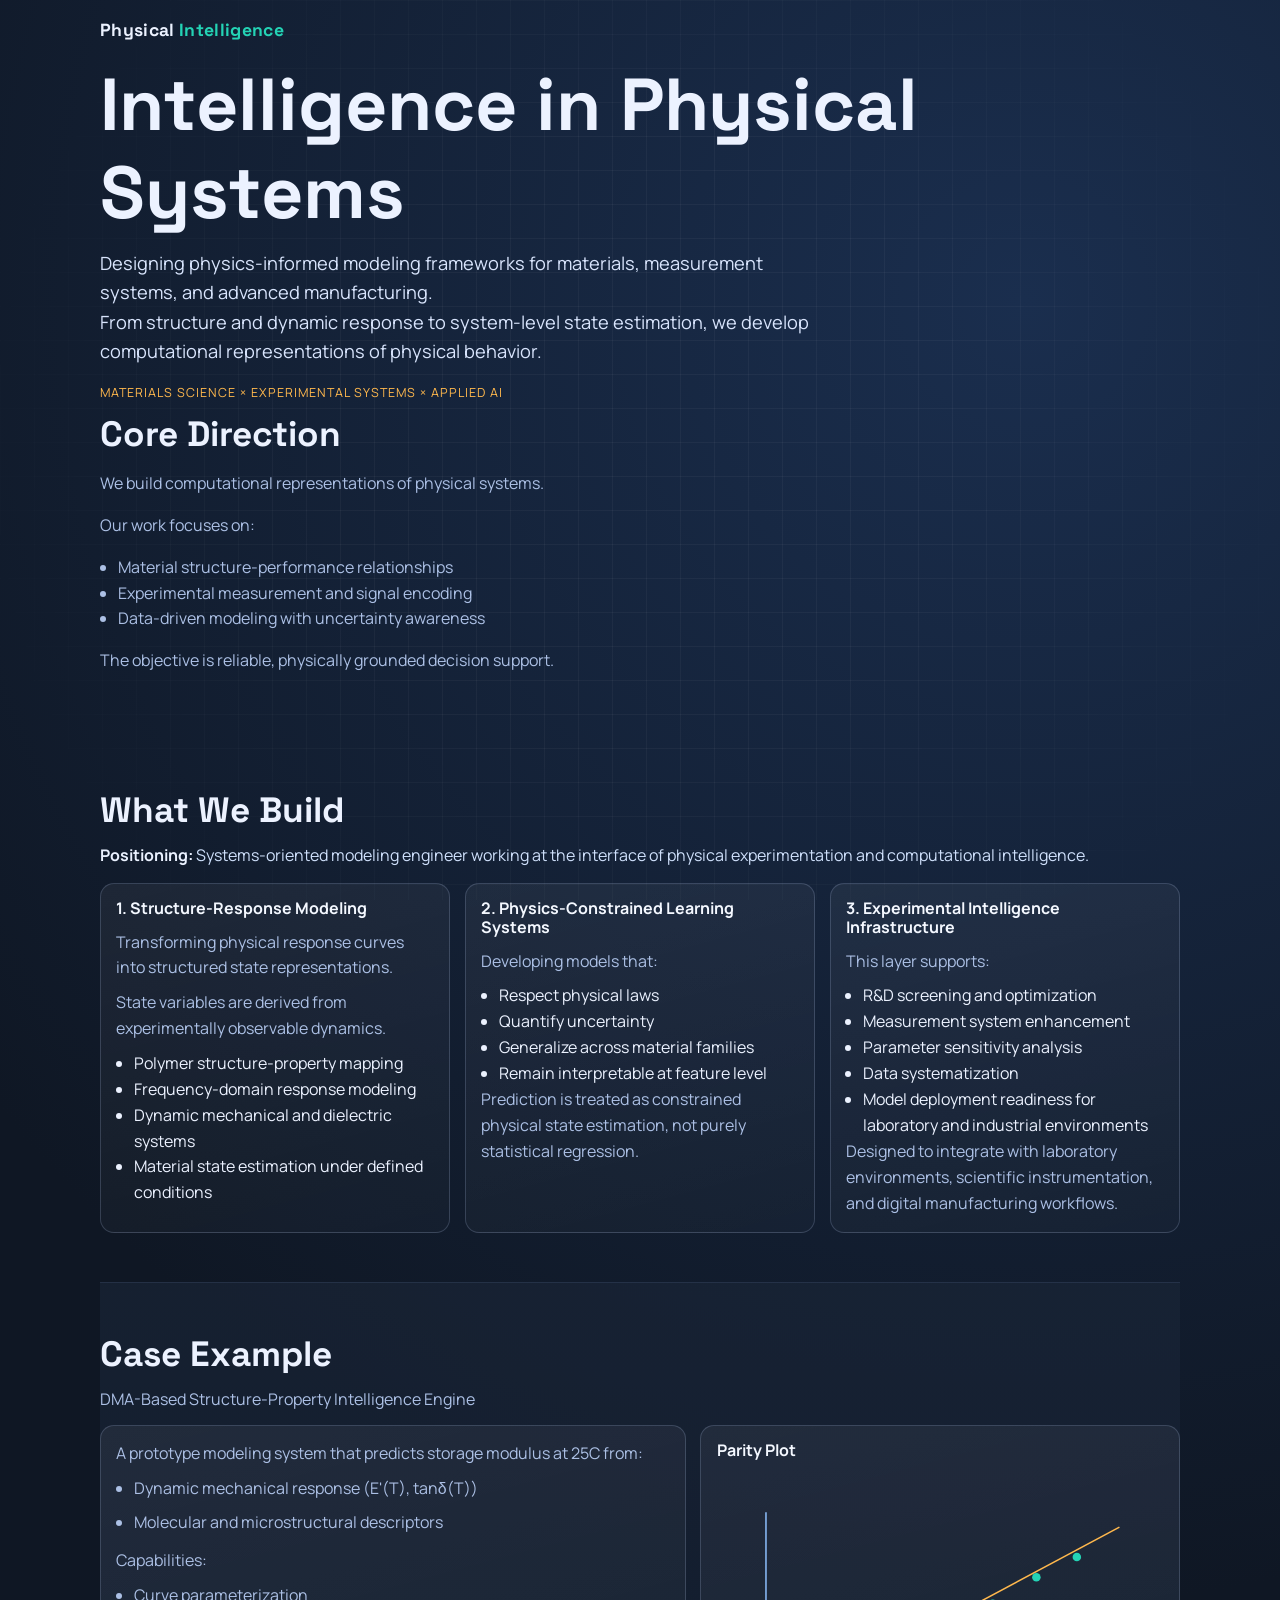
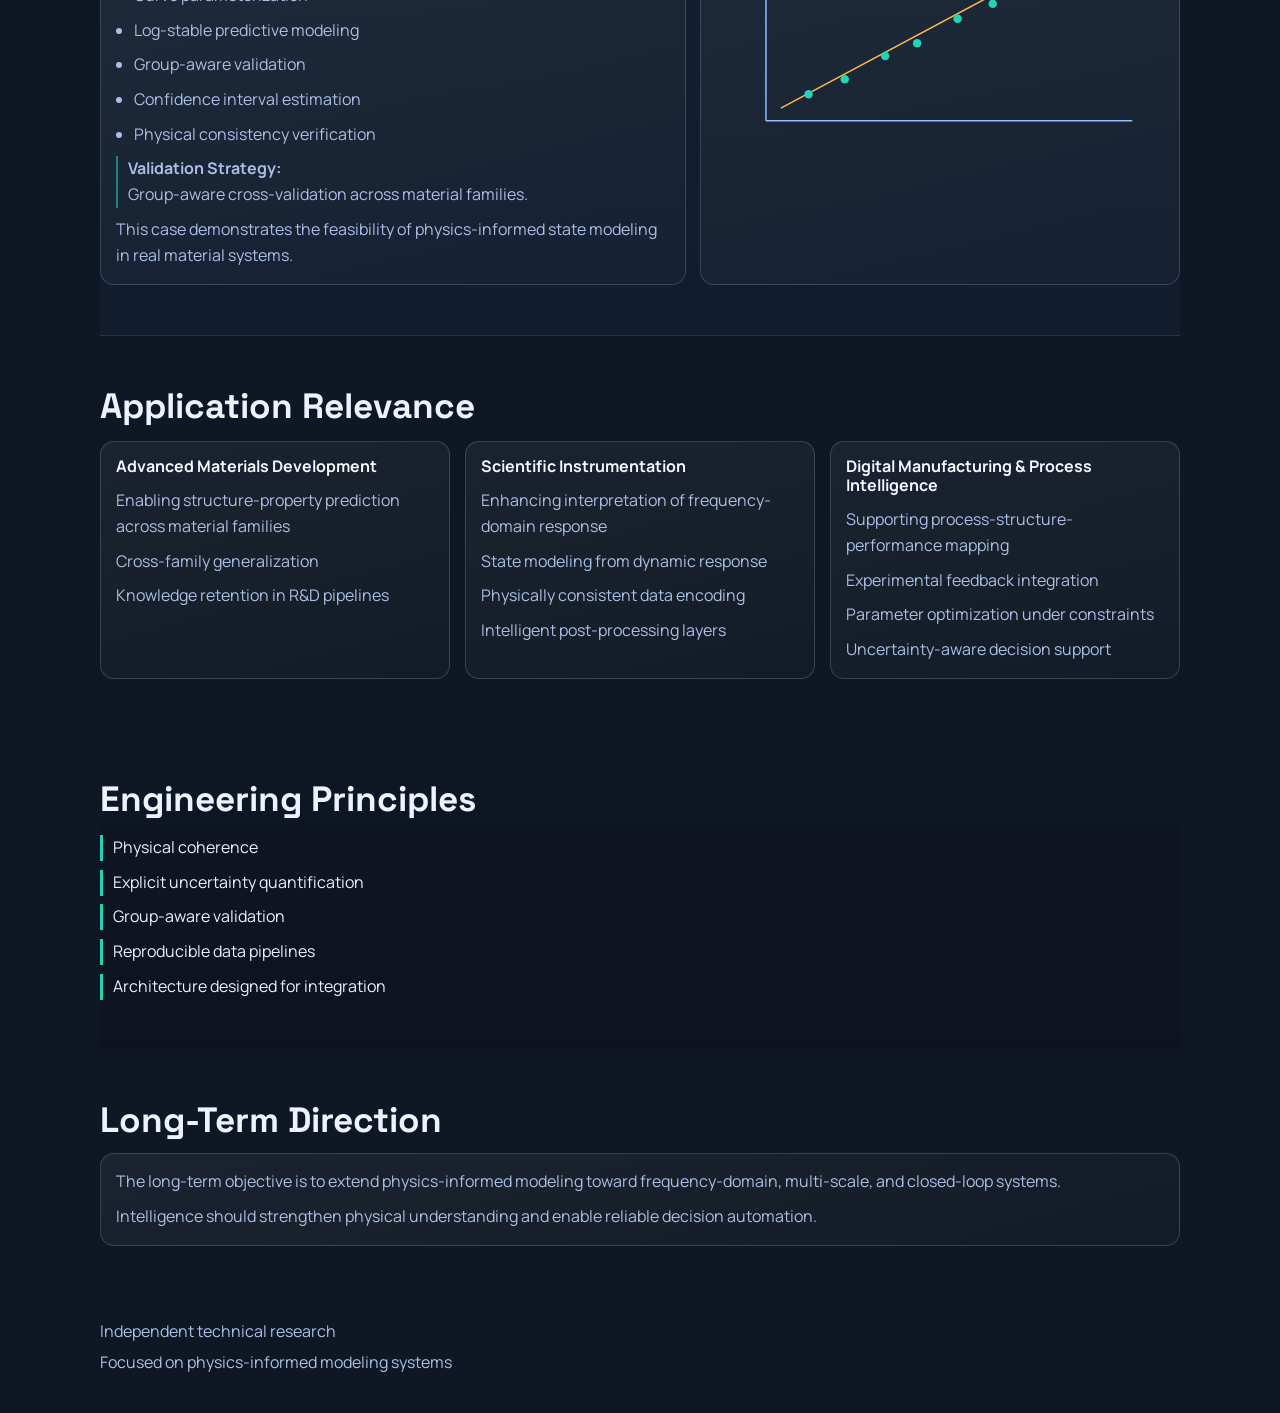
==== index.html @ 4309ceab "finish page content" ====
<!doctype html>
<html lang="en">
<head>
  <meta charset="UTF-8">
  <meta name="viewport" content="width=device-width, initial-scale=1.0">
  <title>Intelligence in Physical Systems</title>
  <meta name="description" content="Designing physics-informed modeling frameworks for materials, measurement systems, and advanced manufacturing.">
  <link rel="stylesheet" href="styles.css">
</head>
<body>
  <div class="bg-grid" aria-hidden="true"></div>

  <header class="hero">
    <nav class="nav">
      <div class="logo">Physical<span>Intelligence</span></div>
    </nav>

    <div class="hero-content">
      <h1 class="reveal">Intelligence in Physical Systems</h1>
      <p class="hero-sub reveal">Designing physics-informed modeling frameworks for materials, measurement systems, and advanced manufacturing.</p>
      <p class="hero-line reveal">From structure and dynamic response to system-level state estimation, we develop computational representations of physical behavior.</p>
      <p class="hero-tag reveal">Materials Science × Experimental Systems × Applied AI</p>
    </div>
  </header>

  <main>
    <section class="section">
      <div class="section-title reveal">
        <h2>Core Direction</h2>
      </div>
      <article class="core-direction reveal">
        <p>We build computational representations of physical systems.</p>
        <p>Our work focuses on:</p>
        <ul>
          <li>Material structure-performance relationships</li>
          <li>Experimental measurement and signal encoding</li>
          <li>Data-driven modeling with uncertainty awareness</li>
        </ul>
        <p>The objective is reliable, physically grounded decision support.</p>
      </article>
    </section>

    <section class="section">
      <div class="section-title reveal">
        <h2>What We Build</h2>
      </div>
      <p class="positioning reveal"><strong>Positioning:</strong> Systems-oriented modeling engineer working at the interface of physical experimentation and computational intelligence.</p>
      <div class="card-grid">
        <article class="card reveal">
          <h3>1. Structure-Response Modeling</h3>
          <p>Transforming physical response curves into structured state representations.</p>
          <p>State variables are derived from experimentally observable dynamics.</p>
          <ul>
            <li>Polymer structure-property mapping</li>
            <li>Frequency-domain response modeling</li>
            <li>Dynamic mechanical and dielectric systems</li>
            <li>Material state estimation under defined conditions</li>
          </ul>
        </article>

        <article class="card reveal">
          <h3>2. Physics-Constrained Learning Systems</h3>
          <p>Developing models that:</p>
          <ul>
            <li>Respect physical laws</li>
            <li>Quantify uncertainty</li>
            <li>Generalize across material families</li>
            <li>Remain interpretable at feature level</li>
          </ul>
          <p>Prediction is treated as constrained physical state estimation, not purely statistical regression.</p>
        </article>

        <article class="card reveal">
          <h3>3. Experimental Intelligence Infrastructure</h3>
          <p>This layer supports:</p>
          <ul>
            <li>R&amp;D screening and optimization</li>
            <li>Measurement system enhancement</li>
            <li>Parameter sensitivity analysis</li>
            <li>Data systematization</li>
            <li>Model deployment readiness for laboratory and industrial environments</li>
          </ul>
          <p>Designed to integrate with laboratory environments, scientific instrumentation, and digital manufacturing workflows.</p>
        </article>
      </div>
    </section>

    <section class="section section-case">
      <div class="section-title reveal">
        <h2>Case Example</h2>
        <p>DMA-Based Structure-Property Intelligence Engine</p>
      </div>

      <div class="case-top">
        <article class="case-text reveal">
          <p>A prototype modeling system that predicts storage modulus at 25C from:</p>
          <ul>
            <li>Dynamic mechanical response (E'(T), tanδ(T))</li>
            <li>Molecular and microstructural descriptors</li>
          </ul>
          <p style="margin-top: 0.75rem;">Capabilities:</p>
          <ul>
            <li>Curve parameterization</li>
            <li>Log-stable predictive modeling</li>
            <li>Group-aware validation</li>
            <li>Confidence interval estimation</li>
            <li>Physical consistency verification</li>
          </ul>
          <p class="validation-note"><strong>Validation Strategy:</strong><br>Group-aware cross-validation across material families.</p>
          <p>This case demonstrates the feasibility of physics-informed state modeling in real material systems.</p>
        </article>

        <article class="case-plot reveal">
          <h3>Parity Plot</h3>
          <svg viewBox="0 0 420 280" class="plot" role="img" aria-label="Parity plot">
            <line x1="46" y1="230" x2="390" y2="230" />
            <line x1="46" y1="230" x2="46" y2="34" />
            <line x1="60" y1="218" x2="378" y2="48" class="diag" />
            <circle cx="86" cy="205" r="4" />
            <circle cx="120" cy="191" r="4" />
            <circle cx="158" cy="169" r="4" />
            <circle cx="188" cy="157" r="4" />
            <circle cx="226" cy="134" r="4" />
            <circle cx="259" cy="120" r="4" />
            <circle cx="300" cy="95" r="4" />
            <circle cx="338" cy="76" r="4" />
          </svg>
        </article>
      </div>
    </section>

    <section class="section">
      <div class="section-title reveal">
        <h2>Application Relevance</h2>
      </div>
      <div class="domain-grid">
        <article class="domain reveal">
          <h3>Advanced Materials Development</h3>
          <p>Enabling structure-property prediction across material families</p>
          <p>Cross-family generalization</p>
          <p>Knowledge retention in R&amp;D pipelines</p>
        </article>

        <article class="domain reveal">
          <h3>Scientific Instrumentation</h3>
          <p>Enhancing interpretation of frequency-domain response</p>
          <p>State modeling from dynamic response</p>
          <p>Physically consistent data encoding</p>
          <p>Intelligent post-processing layers</p>
        </article>

        <article class="domain reveal">
          <h3>Digital Manufacturing &amp; Process Intelligence</h3>
          <p>Supporting process-structure-performance mapping</p>
          <p>Experimental feedback integration</p>
          <p>Parameter optimization under constraints</p>
          <p>Uncertainty-aware decision support</p>
        </article>
      </div>
    </section>

    <section class="section section-end reveal">
      <div class="section-title">
        <h2>Engineering Principles</h2>
      </div>
      <div class="principles-list">
        <span>Physical coherence</span>
        <span>Explicit uncertainty quantification</span>
        <span>Group-aware validation</span>
        <span>Reproducible data pipelines</span>
        <span>Architecture designed for integration</span>
      </div>
    </section>

    <section class="section reveal">
      <div class="section-title">
        <h2>Long-Term Direction</h2>
      </div>
      <article class="long-term">
        <p>The long-term objective is to extend physics-informed modeling toward frequency-domain, multi-scale, and closed-loop systems.</p>
        <p>Intelligence should strengthen physical understanding and enable reliable decision automation.</p>
      </article>
    </section>
  </main>

  <footer class="footer section">
    <div class="reveal">
      <p>Independent technical research</p>
      <p>Focused on physics-informed modeling systems</p>
    </div>
  </footer>

  <script src="script.js"></script>
</body>
</html>
---- styles.css ----
@font-face {
  font-family: "Manrope";
  src: url("./assets/fonts/manrope-v20-latin_latin-ext-regular.woff2") format("woff2");
  font-weight: 400;
  font-style: normal;
  font-display: swap;
}

@font-face {
  font-family: "Manrope";
  src: url("./assets/fonts/manrope-v20-latin_latin-ext-500.woff2") format("woff2");
  font-weight: 500;
  font-style: normal;
  font-display: swap;
}

@font-face {
  font-family: "Manrope";
  src: url("./assets/fonts/manrope-v20-latin_latin-ext-700.woff2") format("woff2");
  font-weight: 700;
  font-style: normal;
  font-display: swap;
}

@font-face {
  font-family: "Space Grotesk";
  src: url("./assets/fonts/space-grotesk-v22-latin_latin-ext-700.woff2") format("woff2");
  font-weight: 700;
  font-style: normal;
  font-display: swap;
}

:root {
  --bg: #0f1724;
  --text: #ecf2ff;
  --muted: #acc0e5;
  --accent: #24d3b5;
  --accent-2: #ffb84d;
  --line: rgba(172, 192, 229, 0.22);
}

* {
  box-sizing: border-box;
}

html,
body {
  margin: 0;
  padding: 0;
}

body {
  font-family: "Manrope", sans-serif;
  color: var(--text);
  background: radial-gradient(circle at 80% 10%, #1a2e4e 0%, var(--bg) 45%),
              linear-gradient(130deg, #0f1724 0%, #131f34 65%, #0f1724 100%);
  line-height: 1.62;
  min-height: 100vh;
}

.bg-grid {
  position: fixed;
  inset: 0;
  pointer-events: none;
  background-image:
    linear-gradient(to right, rgba(255, 255, 255, 0.04) 1px, transparent 1px),
    linear-gradient(to bottom, rgba(255, 255, 255, 0.04) 1px, transparent 1px);
  background-size: 34px 34px;
  mask-image: radial-gradient(circle at center, black 40%, transparent 90%);
  z-index: -1;
}

.hero,
.section {
  width: min(1080px, 92%);
  margin: 0 auto;
}

.hero {
  min-height: 0;
  padding: 1rem 0 0.35rem;
  display: flex;
  flex-direction: column;
}

.nav {
  display: flex;
  align-items: center;
}

.logo {
  font-family: "Space Grotesk", sans-serif;
  font-size: 1.1rem;
  letter-spacing: 0.02em;
}

.logo span {
  color: var(--accent);
  margin-left: 0.25rem;
}

.hero-content {
  margin: 1rem 0 0;
  max-width: 840px;
}

h1,
h2,
h3 {
  margin: 0 0 0.72rem;
  line-height: 1.2;
}

h1,
h2 {
  font-family: "Space Grotesk", sans-serif;
}

h1 {
  font-size: clamp(2.2rem, 6.5vw, 4.6rem);
}

h2 {
  font-size: clamp(1.42rem, 4vw, 2.2rem);
}

h3 {
  font-size: 1rem;
  color: #f4f8ff;
}

.hero-sub,
.hero-line {
  margin: 0;
  max-width: 66ch;
  color: #d8e4fc;
  font-size: clamp(1rem, 2.1vw, 1.14rem);
}

.hero-tag {
  margin: 1rem 0 0;
  text-transform: uppercase;
  letter-spacing: 0.08em;
  font-size: 0.78rem;
  color: var(--accent-2);
}

.section {
  padding: 3.1rem 0;
}

.hero + main > .section:first-child {
  padding-top: 0.25rem;
}

.section-title p {
  margin: 0;
  color: var(--muted);
}

.positioning {
  margin: 0 0 0.7rem;
  color: #cfe0fb;
}

.positioning strong {
  color: #eaf1ff;
}

.core-direction {
  max-width: 880px;
}

.core-direction p,
.core-direction li {
  color: var(--muted);
}

.core-direction ul {
  margin: 0 0 0.55rem;
  padding-left: 1.1rem;
}

.card-grid,
.domain-grid {
  margin-top: 0.85rem;
  display: grid;
  gap: 0.9rem;
  grid-template-columns: repeat(3, minmax(0, 1fr));
}

.card,
.domain,
.case-text,
.case-plot,
.long-term {
  border: 1px solid var(--line);
  border-radius: 14px;
  background: linear-gradient(165deg, rgba(255, 255, 255, 0.055), rgba(255, 255, 255, 0.02));
  padding: 0.95rem;
}

.card p,
.domain p,
.case-text p,
.case-text li,
.long-term p {
  color: var(--muted);
  margin: 0 0 0.55rem;
}

.card p:last-child,
.domain p:last-child,
.case-text p:last-child,
.long-term p:last-child {
  margin-bottom: 0;
}

.card ul,
.case-text ul,
.long-term ul {
  margin: 0;
  padding-left: 1.1rem;
}

.validation-note {
  margin-top: 0.7rem;
  padding-left: 0.6rem;
  border-left: 2px solid rgba(36, 211, 181, 0.55);
  color: #d7e6ff;
}

.section-case {
  background: linear-gradient(180deg, rgba(26, 37, 55, 0.68) 0%, rgba(19, 31, 52, 0.68) 100%);
  border-top: 1px solid rgba(172, 192, 229, 0.12);
  border-bottom: 1px solid rgba(172, 192, 229, 0.12);
}

.case-top {
  margin-top: 0.75rem;
  display: grid;
  gap: 0.9rem;
  grid-template-columns: 1.1fr 0.9fr;
}

.plot {
  width: 100%;
  height: auto;
  margin-top: 0.25rem;
}

.plot line {
  stroke: #8ec1ff;
  stroke-width: 1.4;
}

.plot .diag {
  stroke: #ffb84d;
}

.plot circle {
  fill: #24d3b5;
}

.section-end {
  background: linear-gradient(180deg, rgba(15, 23, 36, 0.8) 0%, rgba(13, 20, 31, 0.92) 100%);
}

.principles-list {
  margin-top: 0.9rem;
  display: grid;
  gap: 0.55rem;
  max-width: 760px;
}

.principles-list span {
  border-left: 3px solid var(--accent);
  padding-left: 0.62rem;
  color: #eaf1ff;
}

.footer {
  padding-top: 1.2rem;
  padding-bottom: 2rem;
}

.footer p {
  margin: 0.3rem 0;
  color: var(--muted);
}

.reveal {
  opacity: 0;
  transform: translateY(18px);
  transition: opacity 0.58s ease, transform 0.58s ease;
}

.reveal.show {
  opacity: 1;
  transform: translateY(0);
}

@media (max-width: 920px) {
  .card-grid,
  .domain-grid,
  .case-top {
    grid-template-columns: 1fr;
  }

  .hero {
    min-height: auto;
    padding-bottom: 0.5rem;
  }

  .section {
    padding: 2.5rem 0;
  }

  .hero + main > .section:first-child {
    padding-top: 0.2rem;
  }
}
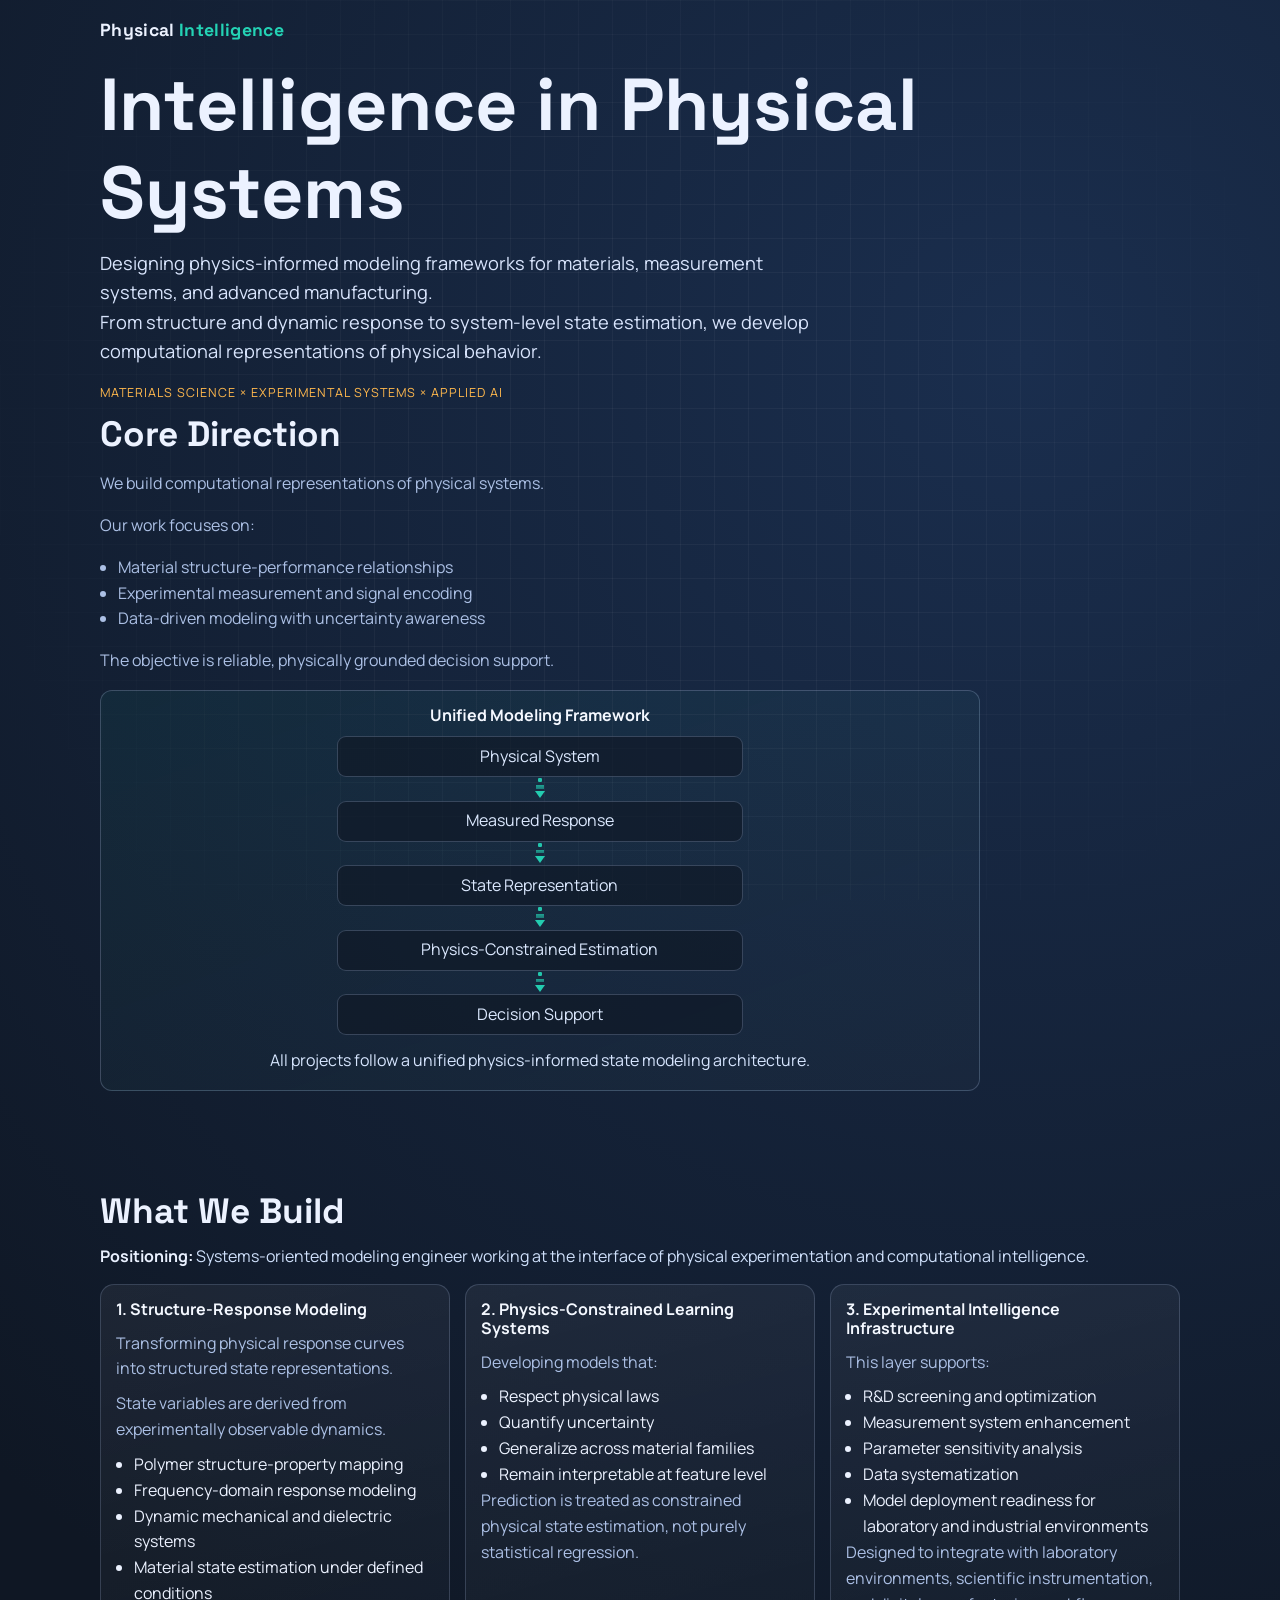
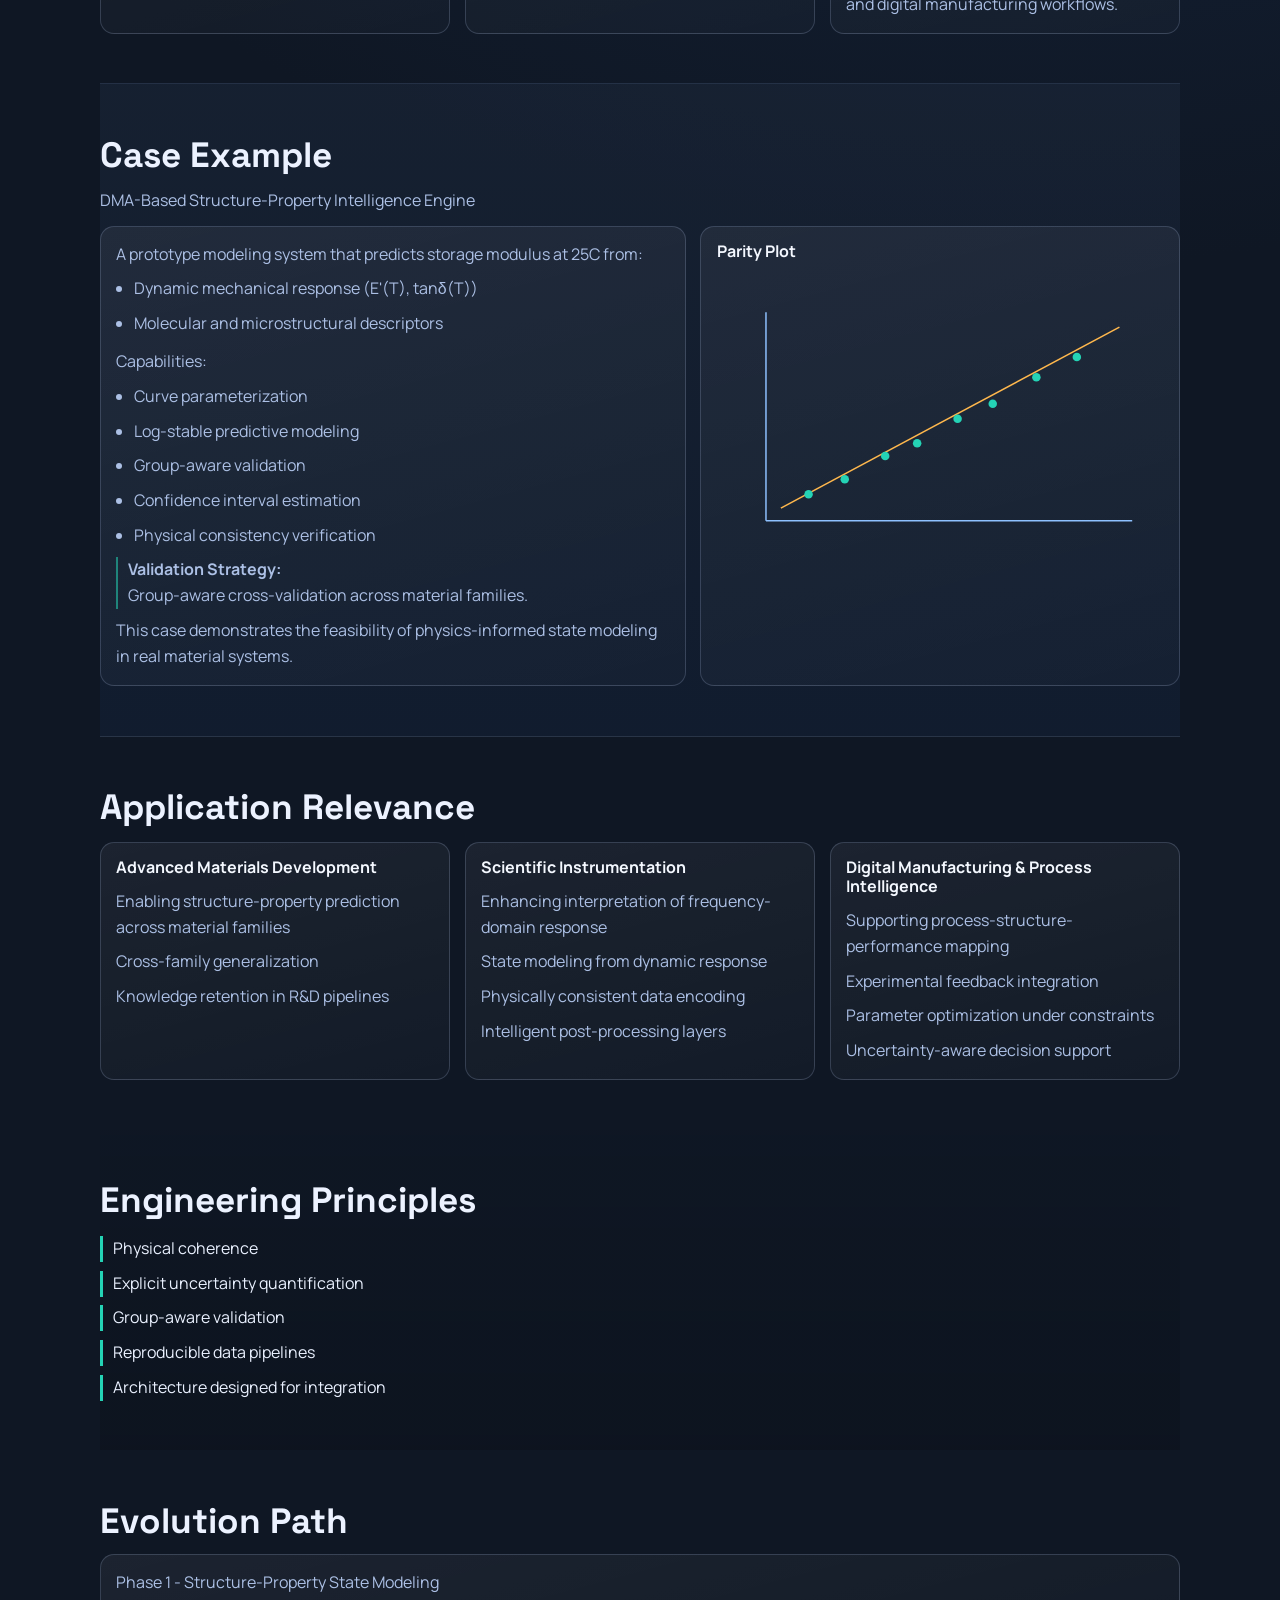
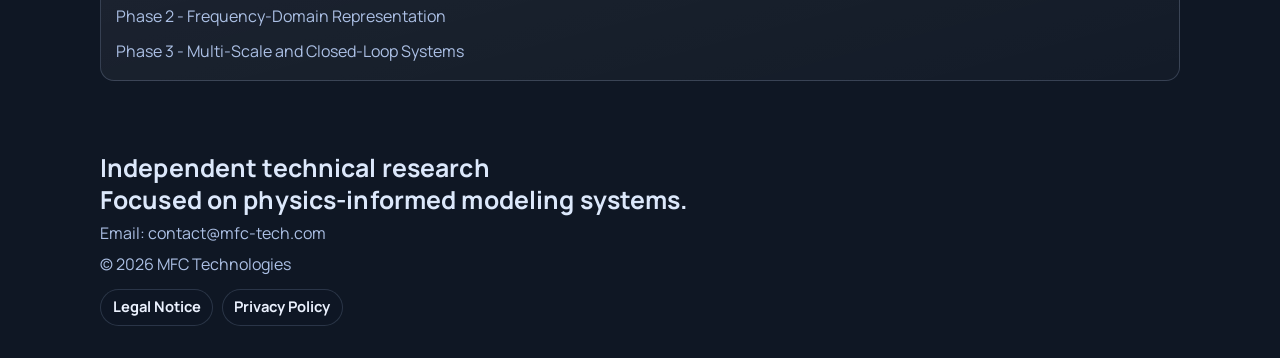
==== commit 0ef8749b: "optimized pages" ====
--- a/index.html
+++ b/index.html
@@ -37,6 +37,17 @@
           <li>Data-driven modeling with uncertainty awareness</li>
         </ul>
         <p>The objective is reliable, physically grounded decision support.</p>
+      </article>
+      <article class="unified-framework reveal">
+        <h3>Unified Modeling Framework</h3>
+        <ol class="unified-flow" aria-label="Unified modeling flow">
+          <li><span>Physical System</span></li>
+          <li><span>Measured Response</span></li>
+          <li><span>State Representation</span></li>
+          <li><span>Physics-Constrained Estimation</span></li>
+          <li><span>Decision Support</span></li>
+        </ol>
+        <p>All projects follow a unified physics-informed state modeling architecture.</p>
       </article>
     </section>
 
@@ -174,19 +185,26 @@
 
     <section class="section reveal">
       <div class="section-title">
-        <h2>Long-Term Direction</h2>
+        <h2>Evolution Path</h2>
       </div>
       <article class="long-term">
-        <p>The long-term objective is to extend physics-informed modeling toward frequency-domain, multi-scale, and closed-loop systems.</p>
-        <p>Intelligence should strengthen physical understanding and enable reliable decision automation.</p>
+        <p>Phase 1 - Structure-Property State Modeling</p>
+        <p>Phase 2 - Frequency-Domain Representation</p>
+        <p>Phase 3 - Multi-Scale and Closed-Loop Systems</p>
       </article>
     </section>
   </main>
 
   <footer class="footer section">
     <div class="reveal">
-      <p>Independent technical research</p>
-      <p>Focused on physics-informed modeling systems</p>
+      <p class="footer-lead">Independent technical research</p>
+      <p class="footer-lead">Focused on physics-informed modeling systems.</p>
+      <p>Email: contact@mfc-tech.com</p>
+      <p>© 2026 MFC Technologies</p>
+      <div class="legal-actions">
+        <a class="legal-btn" href="impressum.html">Legal Notice</a>
+        <a class="legal-btn" href="datenschutz.html">Privacy Policy</a>
+      </div>
     </div>
   </footer>
 
--- a/styles.css
+++ b/styles.css
@@ -181,6 +181,80 @@
   padding-left: 1.1rem;
 }
 
+.unified-framework {
+  margin-top: 1rem;
+  max-width: 880px;
+  padding: 0.95rem 1rem 1rem;
+  border: 1px solid rgba(172, 192, 229, 0.26);
+  border-radius: 12px;
+  background: linear-gradient(160deg, rgba(36, 211, 181, 0.06), rgba(255, 255, 255, 0.02));
+}
+
+.unified-framework h3 {
+  margin-bottom: 0.65rem;
+  text-align: center;
+}
+
+.unified-framework p {
+  margin: 0.8rem 0 0;
+  color: #d7e6ff;
+  text-align: center;
+}
+
+.unified-flow {
+  list-style: none;
+  margin: 0;
+  padding: 0;
+  display: grid;
+  --flow-gap: 1.45rem;
+  gap: var(--flow-gap);
+  justify-items: center;
+}
+
+.unified-flow li {
+  position: relative;
+  width: 100%;
+  display: flex;
+  justify-content: center;
+}
+
+.unified-flow li span {
+  display: inline-block;
+  width: clamp(300px, 48%, 520px);
+  text-align: center;
+  color: #dce9ff;
+  border: 1px solid rgba(172, 192, 229, 0.25);
+  border-radius: 9px;
+  background: rgba(15, 23, 36, 0.62);
+  padding: 0.42rem 0.68rem;
+}
+
+.unified-flow li:not(:last-child)::before {
+  content: "";
+  position: absolute;
+  left: 50%;
+  transform: translateX(-50%);
+  top: 100%;
+  width: 8px;
+  height: calc(var(--flow-gap) - 0.75rem);
+  background:
+    radial-gradient(circle at 50% 3px, rgba(36, 211, 181, 0.92) 2px, transparent 2.4px),
+    linear-gradient(to bottom, transparent 8px, rgba(36, 211, 181, 0.7) 8px, rgba(36, 211, 181, 0.48) 100%);
+}
+
+.unified-flow li:not(:last-child)::after {
+  content: "";
+  position: absolute;
+  left: 50%;
+  top: calc(100% + var(--flow-gap) - 0.58rem);
+  width: 0;
+  height: 0;
+  border-left: 5px solid transparent;
+  border-right: 5px solid transparent;
+  border-top: 7px solid rgba(36, 211, 181, 0.96);
+  transform: translateX(-50%);
+}
+
 .card-grid,
 .domain-grid {
   margin-top: 0.85rem;
@@ -285,7 +359,94 @@
 }
 
 .footer p {
-  margin: 0.3rem 0;
+  margin: 0.35rem 0;
+  color: var(--muted);
+}
+
+.footer .footer-lead {
+  margin: 0.1rem 0;
+  color: #dce8fb;
+  font-size: clamp(1.12rem, 2.1vw, 1.55rem);
+  line-height: 1.25;
+  font-weight: 600;
+  letter-spacing: 0.005em;
+}
+
+.legal-actions {
+  margin-top: 0.65rem;
+  display: flex;
+  gap: 0.55rem;
+  flex-wrap: wrap;
+}
+
+.legal-btn {
+  text-decoration: none;
+  color: var(--text);
+  border: 1px solid rgba(172, 192, 229, 0.18);
+  border-radius: 999px;
+  padding: 0.36rem 0.72rem;
+  font-weight: 600;
+  font-size: 0.92rem;
+  background: rgba(15, 23, 36, 0.22);
+  transition: border-color 0.2s ease, transform 0.2s ease;
+}
+
+.legal-btn:hover {
+  border-color: rgba(36, 211, 181, 0.58);
+  transform: translateY(-1px);
+}
+
+.legal-page {
+  min-height: 100vh;
+}
+
+.legal-shell {
+  width: min(900px, 92%);
+  margin: 0 auto;
+  padding: 2rem 0 3rem;
+}
+
+.legal-topbar {
+  display: flex;
+  justify-content: space-between;
+  align-items: center;
+  margin-bottom: 1rem;
+}
+
+.legal-home {
+  text-decoration: none;
+  color: #05271f;
+  font-weight: 700;
+  border-radius: 999px;
+  padding: 0.5rem 0.95rem;
+  background: linear-gradient(120deg, var(--accent) 0%, #57f1d8 100%);
+  border: 1px solid rgba(36, 211, 181, 0.95);
+  box-shadow: 0 6px 20px rgba(36, 211, 181, 0.2);
+  transition: transform 0.18s ease, box-shadow 0.18s ease;
+}
+
+.legal-home:hover {
+  transform: translateY(-1px);
+  box-shadow: 0 8px 24px rgba(36, 211, 181, 0.28);
+}
+
+.legal-card {
+  border: 1px solid var(--line);
+  border-radius: 14px;
+  background: linear-gradient(165deg, rgba(255, 255, 255, 0.055), rgba(255, 255, 255, 0.02));
+  padding: 1.1rem;
+}
+
+.legal-kicker {
+  margin: 0 0 0.3rem;
+  text-transform: uppercase;
+  letter-spacing: 0.08em;
+  font-size: 0.76rem;
+  color: var(--accent-2);
+}
+
+.legal-card p {
+  margin: 0.35rem 0;
   color: var(--muted);
 }
 
@@ -319,4 +480,14 @@
   .hero + main > .section:first-child {
     padding-top: 0.2rem;
   }
-}
+
+  .unified-flow li span {
+    width: min(100%, 440px);
+  }
+
+  .legal-topbar {
+    flex-direction: column;
+    align-items: flex-start;
+    gap: 0.65rem;
+  }
+}
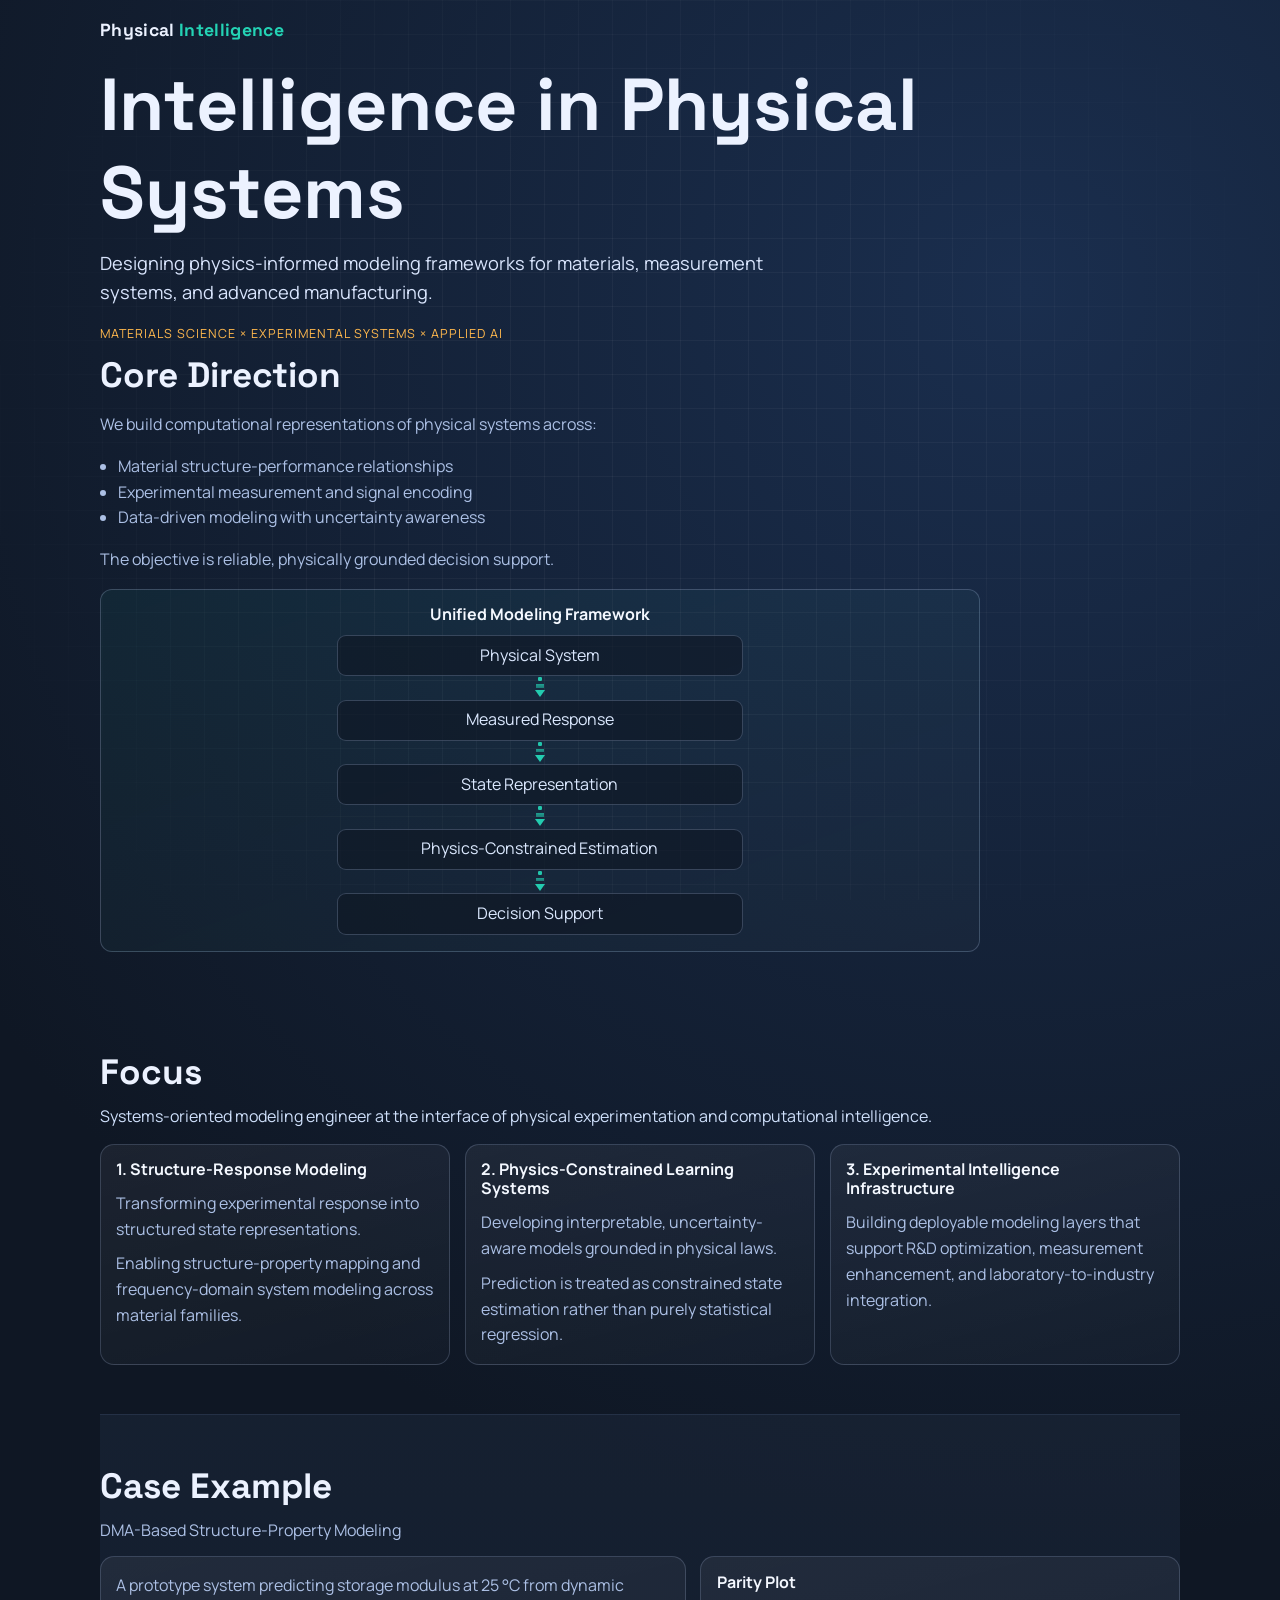
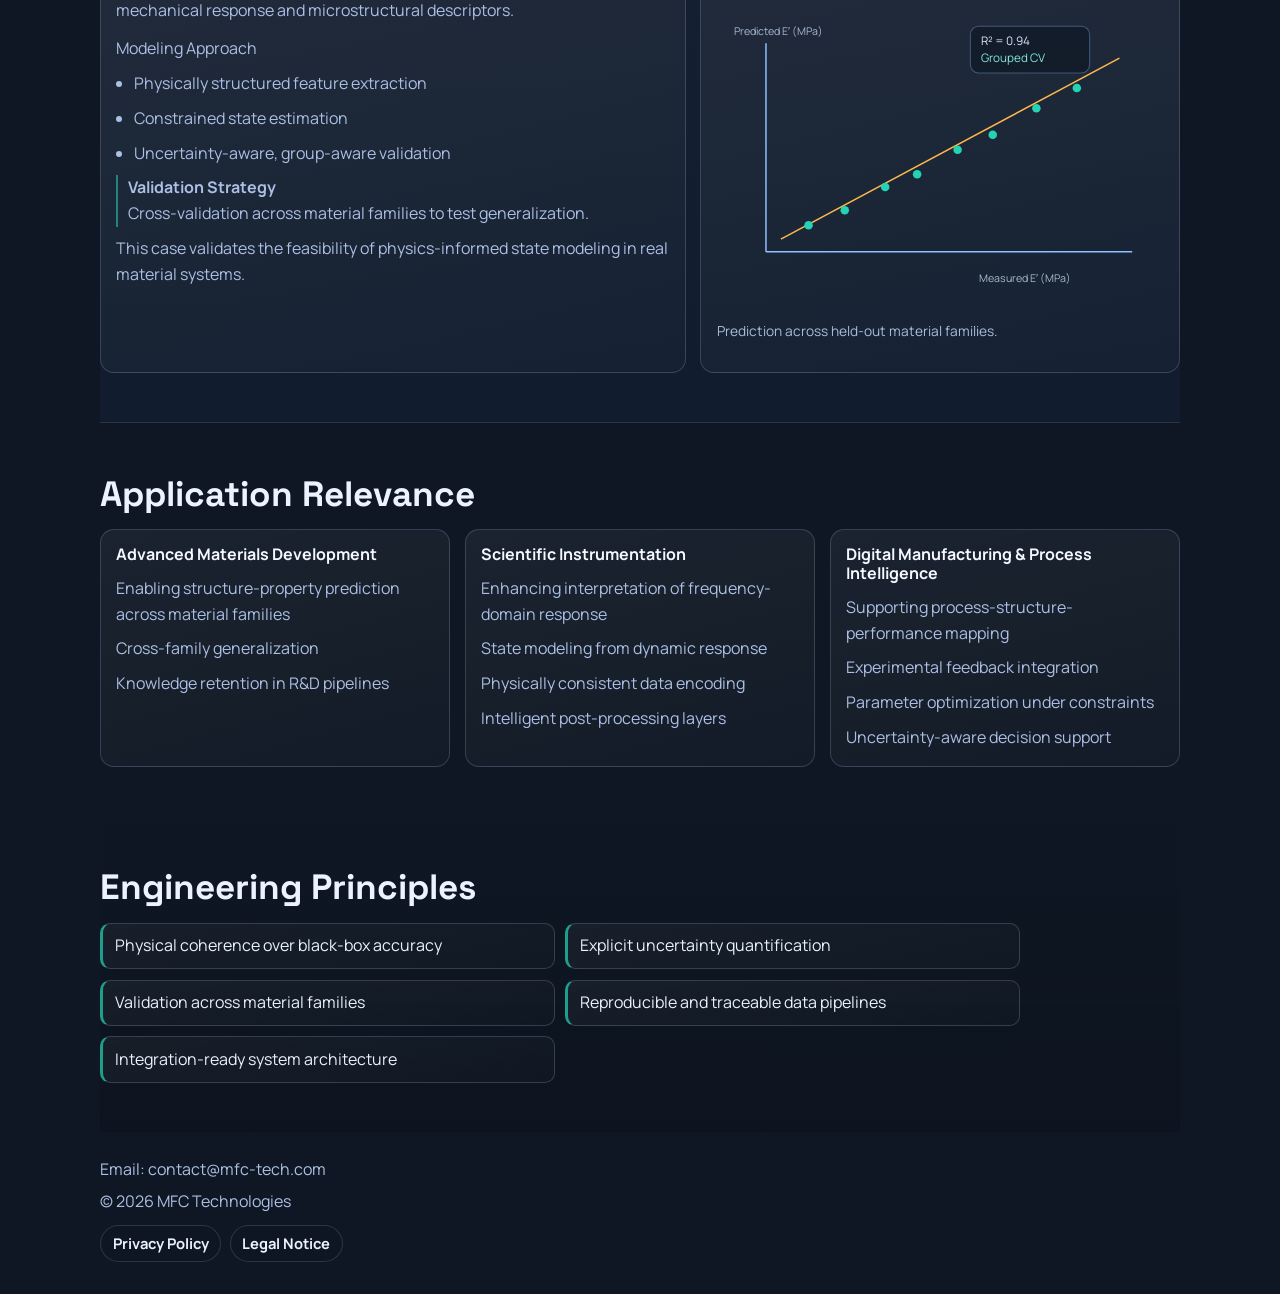
==== commit 4b3ba5b6: "add impressum and datenschutz" ====
--- a/index.html
+++ b/index.html
@@ -18,7 +18,6 @@
     <div class="hero-content">
       <h1 class="reveal">Intelligence in Physical Systems</h1>
       <p class="hero-sub reveal">Designing physics-informed modeling frameworks for materials, measurement systems, and advanced manufacturing.</p>
-      <p class="hero-line reveal">From structure and dynamic response to system-level state estimation, we develop computational representations of physical behavior.</p>
       <p class="hero-tag reveal">Materials Science × Experimental Systems × Applied AI</p>
     </div>
   </header>
@@ -29,8 +28,7 @@
         <h2>Core Direction</h2>
       </div>
       <article class="core-direction reveal">
-        <p>We build computational representations of physical systems.</p>
-        <p>Our work focuses on:</p>
+        <p>We build computational representations of physical systems across:</p>
         <ul>
           <li>Material structure-performance relationships</li>
           <li>Experimental measurement and signal encoding</li>
@@ -47,51 +45,30 @@
           <li><span>Physics-Constrained Estimation</span></li>
           <li><span>Decision Support</span></li>
         </ol>
-        <p>All projects follow a unified physics-informed state modeling architecture.</p>
       </article>
     </section>
 
     <section class="section">
       <div class="section-title reveal">
-        <h2>What We Build</h2>
+        <h2>Focus</h2>
       </div>
-      <p class="positioning reveal"><strong>Positioning:</strong> Systems-oriented modeling engineer working at the interface of physical experimentation and computational intelligence.</p>
+      <p class="positioning reveal">Systems-oriented modeling engineer at the interface of physical experimentation and computational intelligence.</p>
       <div class="card-grid">
         <article class="card reveal">
           <h3>1. Structure-Response Modeling</h3>
-          <p>Transforming physical response curves into structured state representations.</p>
-          <p>State variables are derived from experimentally observable dynamics.</p>
-          <ul>
-            <li>Polymer structure-property mapping</li>
-            <li>Frequency-domain response modeling</li>
-            <li>Dynamic mechanical and dielectric systems</li>
-            <li>Material state estimation under defined conditions</li>
-          </ul>
+          <p>Transforming experimental response into structured state representations.</p>
+          <p>Enabling structure-property mapping and frequency-domain system modeling across material families.</p>
         </article>
 
         <article class="card reveal">
           <h3>2. Physics-Constrained Learning Systems</h3>
-          <p>Developing models that:</p>
-          <ul>
-            <li>Respect physical laws</li>
-            <li>Quantify uncertainty</li>
-            <li>Generalize across material families</li>
-            <li>Remain interpretable at feature level</li>
-          </ul>
-          <p>Prediction is treated as constrained physical state estimation, not purely statistical regression.</p>
+          <p>Developing interpretable, uncertainty-aware models grounded in physical laws.</p>
+          <p>Prediction is treated as constrained state estimation rather than purely statistical regression.</p>
         </article>
 
         <article class="card reveal">
           <h3>3. Experimental Intelligence Infrastructure</h3>
-          <p>This layer supports:</p>
-          <ul>
-            <li>R&amp;D screening and optimization</li>
-            <li>Measurement system enhancement</li>
-            <li>Parameter sensitivity analysis</li>
-            <li>Data systematization</li>
-            <li>Model deployment readiness for laboratory and industrial environments</li>
-          </ul>
-          <p>Designed to integrate with laboratory environments, scientific instrumentation, and digital manufacturing workflows.</p>
+          <p>Building deployable modeling layers that support R&amp;D optimization, measurement enhancement, and laboratory-to-industry integration.</p>
         </article>
       </div>
     </section>
@@ -99,31 +76,28 @@
     <section class="section section-case">
       <div class="section-title reveal">
         <h2>Case Example</h2>
-        <p>DMA-Based Structure-Property Intelligence Engine</p>
+        <p>DMA-Based Structure-Property Modeling</p>
       </div>
 
       <div class="case-top">
         <article class="case-text reveal">
-          <p>A prototype modeling system that predicts storage modulus at 25C from:</p>
+          <p>A prototype system predicting storage modulus at 25 °C from dynamic mechanical response and microstructural descriptors.</p>
+          <p style="margin-top: 0.75rem;">Modeling Approach</p>
           <ul>
-            <li>Dynamic mechanical response (E'(T), tanδ(T))</li>
-            <li>Molecular and microstructural descriptors</li>
+            <li>Physically structured feature extraction</li>
+            <li>Constrained state estimation</li>
+            <li>Uncertainty-aware, group-aware validation</li>
           </ul>
-          <p style="margin-top: 0.75rem;">Capabilities:</p>
-          <ul>
-            <li>Curve parameterization</li>
-            <li>Log-stable predictive modeling</li>
-            <li>Group-aware validation</li>
-            <li>Confidence interval estimation</li>
-            <li>Physical consistency verification</li>
-          </ul>
-          <p class="validation-note"><strong>Validation Strategy:</strong><br>Group-aware cross-validation across material families.</p>
-          <p>This case demonstrates the feasibility of physics-informed state modeling in real material systems.</p>
+          <p class="validation-note"><strong>Validation Strategy</strong><br>Cross-validation across material families to test generalization.</p>
+          <p>This case validates the feasibility of physics-informed state modeling in real material systems.</p>
         </article>
 
         <article class="case-plot reveal">
           <h3>Parity Plot</h3>
           <svg viewBox="0 0 420 280" class="plot" role="img" aria-label="Parity plot">
+            <rect x="238" y="18" width="112" height="44" rx="8" fill="rgba(15, 23, 36, 0.7)" stroke="rgba(142, 193, 255, 0.35)" />
+            <text x="248" y="36" font-size="11" fill="#dce9ff">R² = 0.94</text>
+            <text x="248" y="52" font-size="11" fill="#7fe7d8">Grouped CV</text>
             <line x1="46" y1="230" x2="390" y2="230" />
             <line x1="46" y1="230" x2="46" y2="34" />
             <line x1="60" y1="218" x2="378" y2="48" class="diag" />
@@ -135,7 +109,10 @@
             <circle cx="259" cy="120" r="4" />
             <circle cx="300" cy="95" r="4" />
             <circle cx="338" cy="76" r="4" />
+            <text x="16" y="26" font-size="10" fill="#a7bad2">Predicted E′ (MPa)</text>
+            <text x="246" y="258" font-size="10" fill="#a7bad2">Measured E′ (MPa)</text>
           </svg>
+          <p class="plot-note">Prediction across held-out material families.</p>
         </article>
       </div>
     </section>
@@ -175,35 +152,23 @@
         <h2>Engineering Principles</h2>
       </div>
       <div class="principles-list">
-        <span>Physical coherence</span>
+        <span>Physical coherence over black-box accuracy</span>
         <span>Explicit uncertainty quantification</span>
-        <span>Group-aware validation</span>
-        <span>Reproducible data pipelines</span>
-        <span>Architecture designed for integration</span>
+        <span>Validation across material families</span>
+        <span>Reproducible and traceable data pipelines</span>
+        <span>Integration-ready system architecture</span>
       </div>
     </section>
 
-    <section class="section reveal">
-      <div class="section-title">
-        <h2>Evolution Path</h2>
-      </div>
-      <article class="long-term">
-        <p>Phase 1 - Structure-Property State Modeling</p>
-        <p>Phase 2 - Frequency-Domain Representation</p>
-        <p>Phase 3 - Multi-Scale and Closed-Loop Systems</p>
-      </article>
-    </section>
   </main>
 
   <footer class="footer section">
     <div class="reveal">
-      <p class="footer-lead">Independent technical research</p>
-      <p class="footer-lead">Focused on physics-informed modeling systems.</p>
       <p>Email: contact@mfc-tech.com</p>
       <p>© 2026 MFC Technologies</p>
       <div class="legal-actions">
+        <a class="legal-btn" href="datenschutz.html">Privacy Policy</a>
         <a class="legal-btn" href="impressum.html">Legal Notice</a>
-        <a class="legal-btn" href="datenschutz.html">Privacy Policy</a>
       </div>
     </div>
   </footer>
--- a/styles.css
+++ b/styles.css
@@ -336,6 +336,12 @@
   fill: #24d3b5;
 }
 
+.plot-note {
+  margin-top: 0.45rem;
+  font-size: 0.86rem;
+  color: #a9bfd8;
+}
+
 .section-end {
   background: linear-gradient(180deg, rgba(15, 23, 36, 0.8) 0%, rgba(13, 20, 31, 0.92) 100%);
 }
@@ -343,14 +349,19 @@
 .principles-list {
   margin-top: 0.9rem;
   display: grid;
-  gap: 0.55rem;
-  max-width: 760px;
+  gap: 0.65rem;
+  max-width: 920px;
+  grid-template-columns: repeat(2, minmax(0, 1fr));
 }
 
 .principles-list span {
-  border-left: 3px solid var(--accent);
-  padding-left: 0.62rem;
+  display: block;
+  border: 1px solid rgba(172, 192, 229, 0.22);
+  border-left: 3px solid rgba(36, 211, 181, 0.72);
+  border-radius: 10px;
+  padding: 0.58rem 0.72rem;
   color: #eaf1ff;
+  background: linear-gradient(165deg, rgba(255, 255, 255, 0.045), rgba(255, 255, 255, 0.015));
 }
 
 .footer {
@@ -361,15 +372,6 @@
 .footer p {
   margin: 0.35rem 0;
   color: var(--muted);
-}
-
-.footer .footer-lead {
-  margin: 0.1rem 0;
-  color: #dce8fb;
-  font-size: clamp(1.12rem, 2.1vw, 1.55rem);
-  line-height: 1.25;
-  font-weight: 600;
-  letter-spacing: 0.005em;
 }
 
 .legal-actions {
@@ -450,6 +452,32 @@
   color: var(--muted);
 }
 
+.legal-card h1 {
+  margin-bottom: 0.65rem;
+}
+
+.legal-card h2 {
+  margin: 1rem 0 0.42rem;
+  font-family: "Manrope", sans-serif;
+  font-size: 1.05rem;
+  color: #e7f1ff;
+}
+
+.legal-card ul {
+  margin: 0.35rem 0 0.6rem;
+  padding-left: 1.1rem;
+}
+
+.legal-card li {
+  color: var(--muted);
+  margin: 0.2rem 0;
+}
+
+.legal-card a {
+  color: #8fc4ff;
+  word-break: break-word;
+}
+
 .reveal {
   opacity: 0;
   transform: translateY(18px);
@@ -468,6 +496,10 @@
     grid-template-columns: 1fr;
   }
 
+  .principles-list {
+    grid-template-columns: 1fr;
+  }
+
   .hero {
     min-height: auto;
     padding-bottom: 0.5rem;
